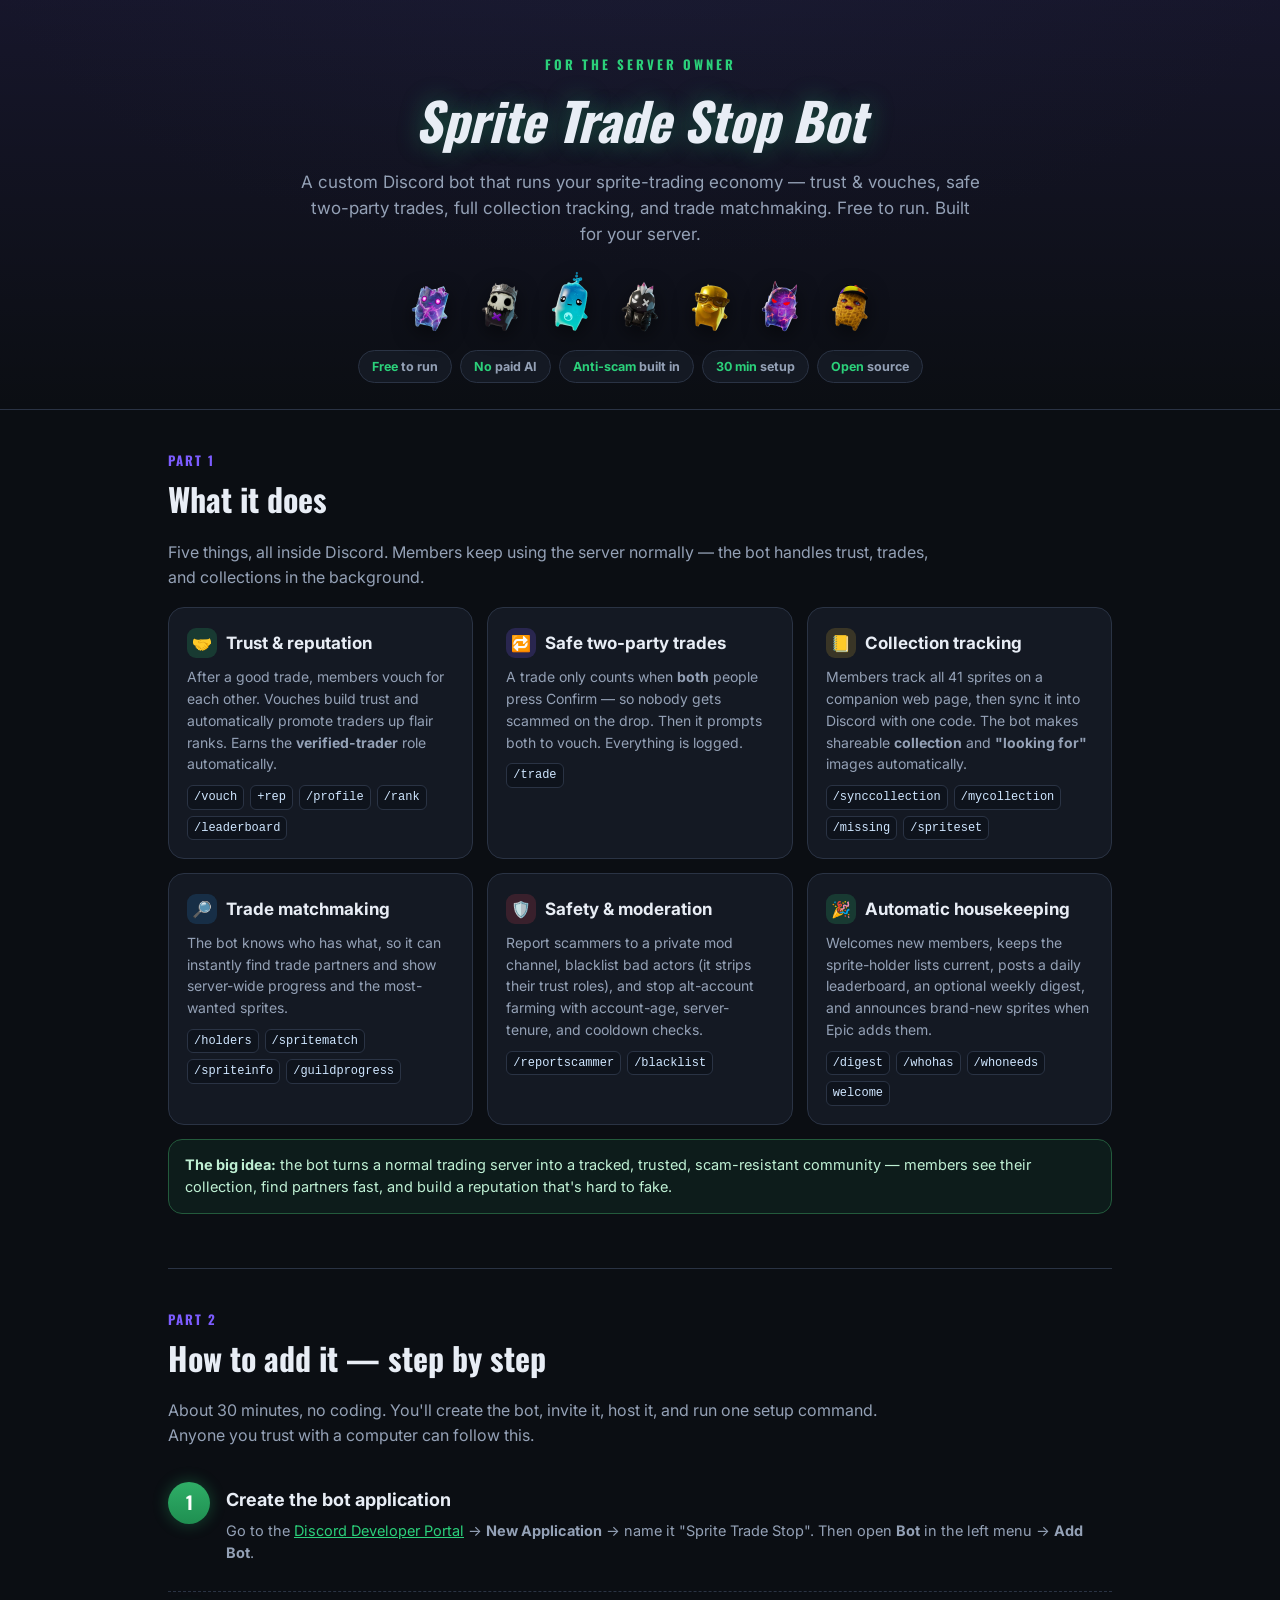
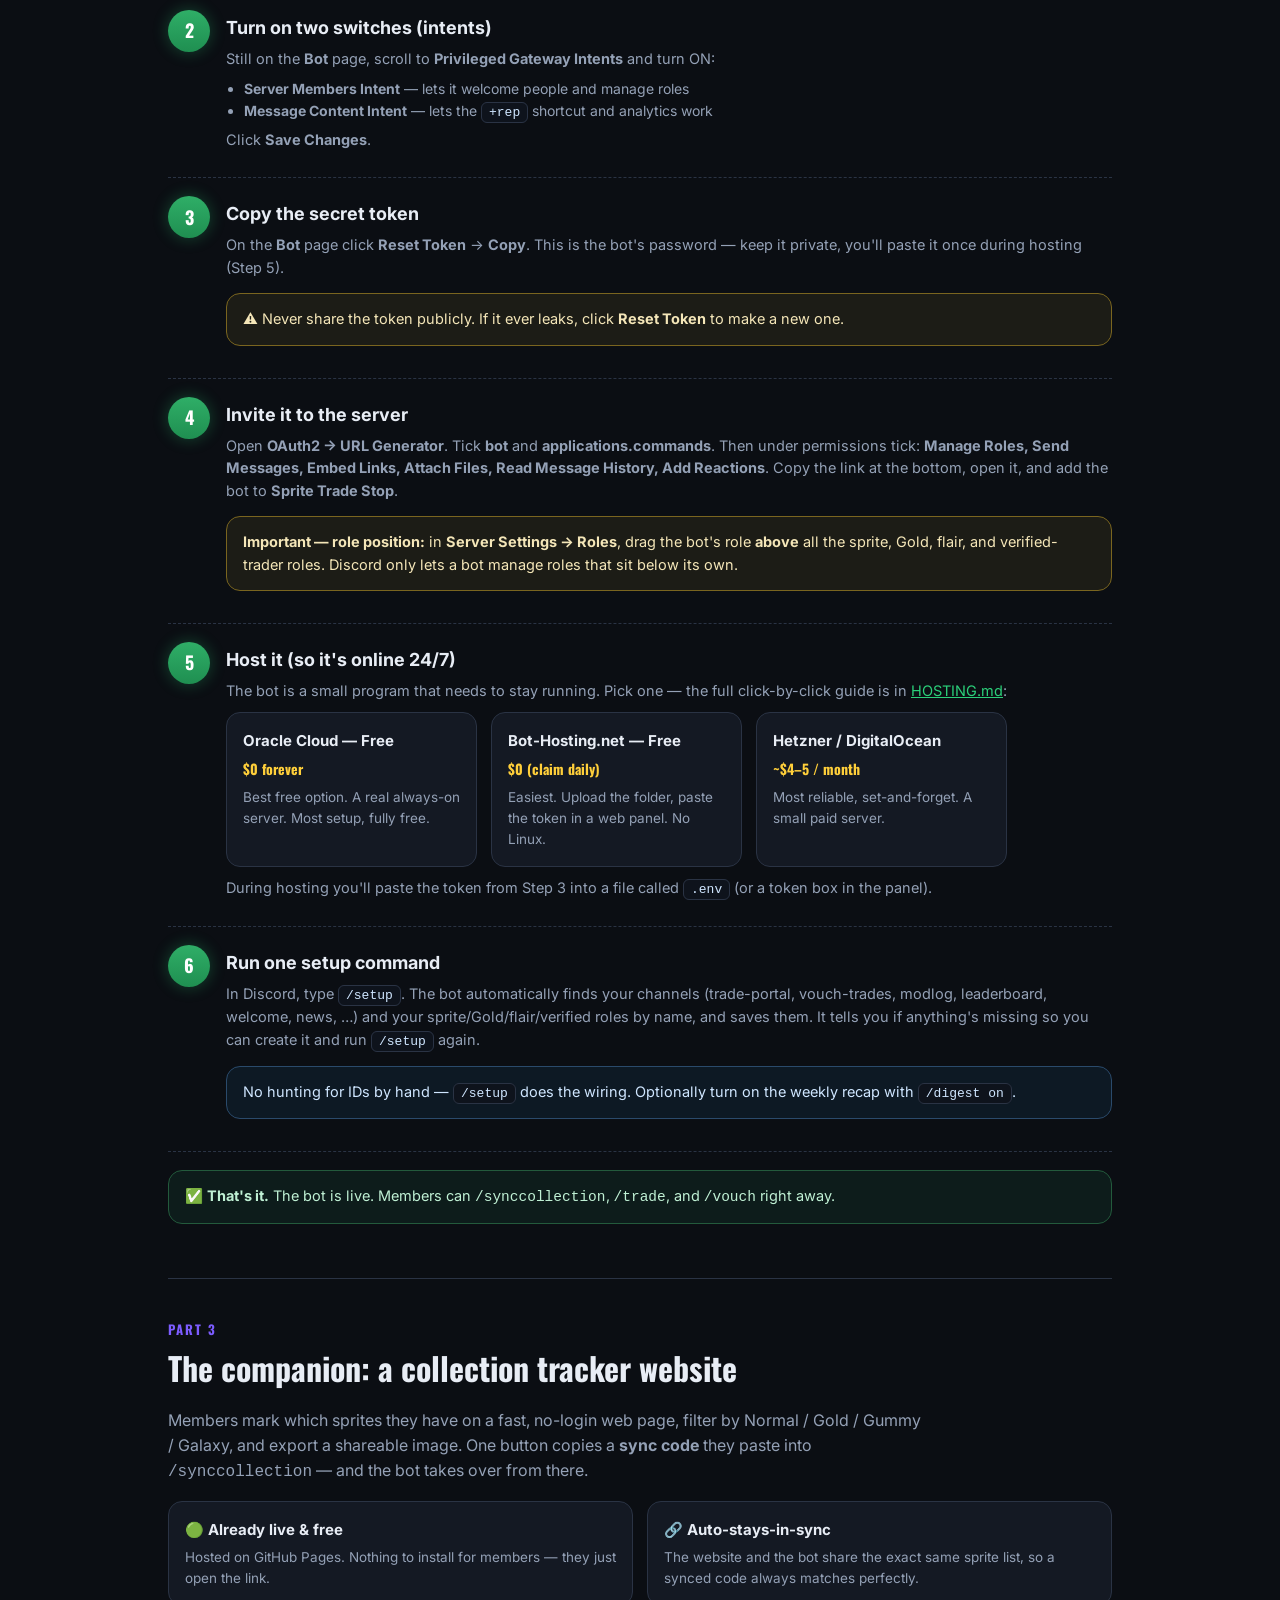
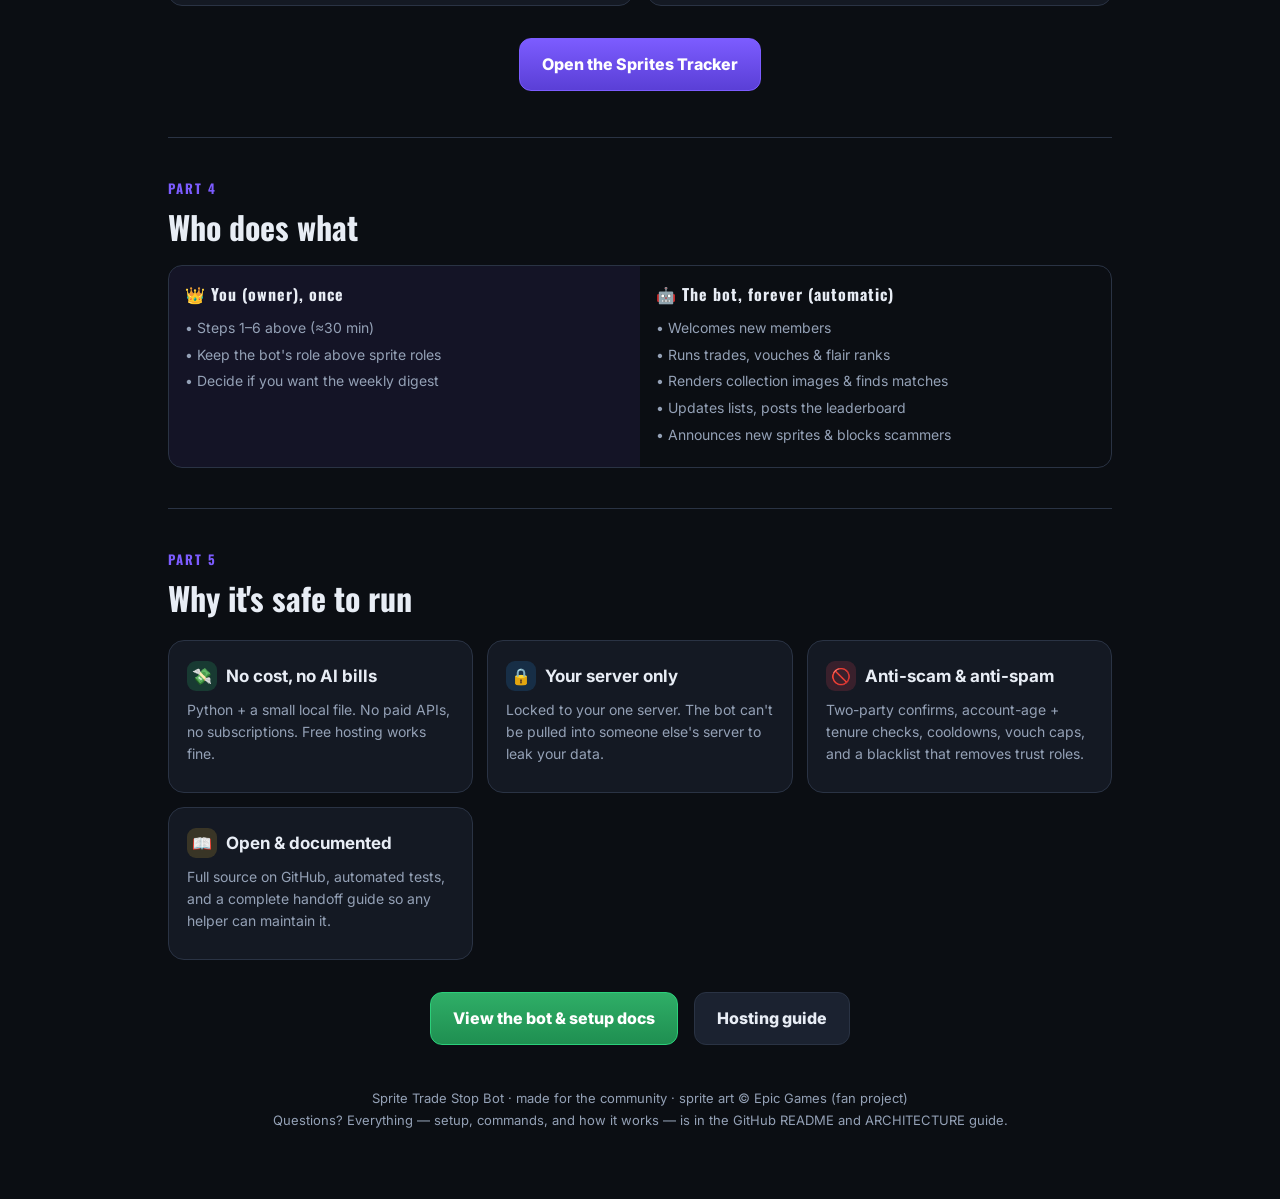
==== pitch/index.html @ 8a0a144a "Add owner walkthrough presentation (what it does + step-by-step setup)" ====
<!DOCTYPE html>
<html lang="en">
<head>
<meta charset="UTF-8" />
<meta name="viewport" content="width=device-width, initial-scale=1.0" />
<title>Sprite Trade Stop Bot — Owner Walkthrough</title>
<meta name="description" content="What the Sprite Trade Stop Discord bot does and how to add it to your server, step by step." />
<link rel="icon" href="../sprites/zeropoint_galaxy.png" />
<link rel="preconnect" href="https://fonts.googleapis.com" />
<link href="https://fonts.googleapis.com/css2?family=Oswald:wght@500;700;900&family=Inter:wght@400;600;800&display=swap" rel="stylesheet" />
<style>
:root{
  --bg:#0b0e13; --panel:#141923; --panel2:#1b2230; --line:#2a3344;
  --text:#e8edf5; --muted:#94a1b6; --green:#2bd07a; --gold:#ffcf3a;
  --purple:#7c5cff; --red:#ff4d5e; --blue:#2ea4ff;
}
*{box-sizing:border-box}
body{margin:0;background:radial-gradient(1100px 560px at 50% -8%,#18203040 0,var(--bg) 60%) fixed,var(--bg);
  color:var(--text);font-family:"Inter",system-ui,sans-serif;line-height:1.55;padding-bottom:60px}
.wrap{max-width:980px;margin:0 auto;padding:0 18px}
a{color:var(--green)}
.hero{text-align:center;padding:54px 18px 26px;border-bottom:1px solid var(--line);
  background:linear-gradient(180deg,rgba(124,92,255,.10),transparent)}
.kicker{font-family:"Oswald";font-weight:700;letter-spacing:3px;color:var(--green);font-size:13px}
h1{font-family:"Oswald";font-weight:900;font-style:italic;font-size:clamp(30px,6vw,52px);margin:6px 0 4px;
  text-shadow:0 0 24px rgba(43,208,122,.35)}
.sub{color:var(--muted);font-size:17px;max-width:680px;margin:8px auto 0}
.hero-sprites{display:flex;gap:6px;justify-content:center;margin:22px 0 4px;flex-wrap:wrap}
.hero-sprites img{width:64px;height:64px;object-fit:contain;filter:drop-shadow(0 6px 10px #0008)}
.badges{display:flex;gap:8px;justify-content:center;flex-wrap:wrap;margin-top:16px}
.badge{font-size:12.5px;font-weight:700;border:1px solid var(--line);background:var(--panel);
  border-radius:999px;padding:6px 13px;color:var(--muted)}
.badge b{color:var(--green)}
section{padding:40px 0 6px}
.eyebrow{font-family:"Oswald";letter-spacing:2px;color:var(--purple);font-weight:700;font-size:13px}
h2{font-family:"Oswald";font-weight:900;font-size:clamp(22px,4vw,32px);margin:4px 0 14px}
.lead{color:var(--muted);font-size:16px;max-width:760px}
.cards{display:grid;grid-template-columns:repeat(auto-fit,minmax(250px,1fr));gap:14px;margin-top:18px}
.card{background:var(--panel);border:1px solid var(--line);border-radius:16px;padding:18px}
.card h3{margin:2px 0 8px;font-size:17px;display:flex;align-items:center;gap:9px}
.card .ico{width:30px;height:30px;border-radius:9px;display:grid;place-items:center;font-size:16px;flex:none}
.card p{color:var(--muted);font-size:14px;margin:0 0 10px}
.card code{background:#0e131c;border:1px solid var(--line);border-radius:6px;padding:2px 6px;font-size:12.5px;color:#cfe6ff}
.cmds{display:flex;flex-wrap:wrap;gap:6px}
.cmds code{font-size:12px}
.g-green .ico{background:rgba(43,208,122,.18);color:var(--green)}
.g-purple .ico{background:rgba(124,92,255,.2);color:#b9a6ff}
.g-gold .ico{background:rgba(255,207,58,.16);color:var(--gold)}
.g-blue .ico{background:rgba(46,164,255,.16);color:var(--blue)}
.g-red .ico{background:rgba(255,77,94,.16);color:var(--red)}
/* steps */
.step{display:flex;gap:16px;padding:18px 0;border-bottom:1px dashed var(--line)}
.step:last-child{border-bottom:0}
.num{flex:none;width:42px;height:42px;border-radius:50%;display:grid;place-items:center;font-family:"Oswald";
  font-weight:900;font-size:18px;background:linear-gradient(180deg,#2fae67,#1f8f51);color:#fff;box-shadow:0 0 16px rgba(43,208,122,.3)}
.step h3{margin:4px 0 6px;font-size:18px}
.step p{margin:0 0 8px;color:var(--muted);font-size:14.5px}
.step ul{margin:6px 0;padding-left:18px;color:var(--muted);font-size:14px}
.step code{background:#0e131c;border:1px solid var(--line);border-radius:6px;padding:2px 7px;font-size:13px;color:#cfe6ff}
.callout{border-radius:14px;padding:14px 16px;margin:14px 0;font-size:14.5px;border:1px solid}
.callout.warn{background:rgba(255,207,58,.07);border-color:#7a651f;color:#f4e6b8}
.callout.info{background:rgba(46,164,255,.07);border-color:#2a4a6b;color:#cfe6ff}
.callout.tip{background:rgba(43,208,122,.07);border-color:#235a3c;color:#bff0d4}
.two{display:grid;grid-template-columns:1fr 1fr;gap:14px}
@media(max-width:680px){.two{grid-template-columns:1fr}}
.host{background:var(--panel);border:1px solid var(--line);border-radius:14px;padding:16px}
.host h4{margin:0 0 4px;font-size:15px}
.host .price{font-family:"Oswald";font-weight:700;font-size:14px;color:var(--gold)}
.host p{color:var(--muted);font-size:13.5px;margin:6px 0 0}
.split{display:grid;grid-template-columns:1fr 1fr;gap:0;border:1px solid var(--line);border-radius:14px;overflow:hidden;margin-top:14px}
@media(max-width:680px){.split{grid-template-columns:1fr}}
.split>div{padding:16px}
.split .you{background:rgba(124,92,255,.08)}
.split h4{margin:0 0 10px;font-family:"Oswald";letter-spacing:1px}
.split li{color:var(--muted);font-size:14px;margin:5px 0}
.cta{text-align:center;margin-top:26px}
.btn{display:inline-block;margin:6px;padding:13px 22px;border-radius:12px;font-weight:800;text-decoration:none;
  border:1px solid var(--line);color:var(--text);background:var(--panel2)}
.btn.primary{background:linear-gradient(180deg,#2fae67,#1f8f51);border-color:var(--green);color:#fff}
.btn.purple{background:linear-gradient(180deg,#7c5cff,#5a3fd6);border-color:var(--purple);color:#fff}
.foot{text-align:center;color:var(--muted);font-size:13px;margin-top:30px;line-height:1.7}
hr.div{border:0;border-top:1px solid var(--line);margin:34px 0 0}
</style>
</head>
<body>

<header class="hero">
  <div class="kicker">FOR THE SERVER OWNER</div>
  <h1>Sprite Trade Stop Bot</h1>
  <p class="sub">A custom Discord bot that runs your sprite-trading economy — trust &amp; vouches, safe two-party trades, full collection tracking, and trade matchmaking. Free to run. Built for your server.</p>
  <div class="hero-sprites">
    <img src="../sprites/zeropoint_galaxy.png" alt=""><img src="../sprites/king_basic.png" alt="">
    <img src="../sprites/water_basic.png" alt=""><img src="../sprites/punk_basic.png" alt="">
    <img src="../sprites/duck_gold.png" alt=""><img src="../sprites/demon_galaxy.png" alt="">
    <img src="../sprites/theburntpeanut_basic.png" alt="">
  </div>
  <div class="badges">
    <span class="badge"><b>Free</b> to run</span>
    <span class="badge"><b>No</b> paid AI</span>
    <span class="badge"><b>Anti-scam</b> built in</span>
    <span class="badge"><b>30 min</b> setup</span>
    <span class="badge"><b>Open</b> source</span>
  </div>
</header>

<div class="wrap">

<!-- WHAT IT DOES -->
<section>
  <div class="eyebrow">PART 1</div>
  <h2>What it does</h2>
  <p class="lead">Five things, all inside Discord. Members keep using the server normally — the bot handles trust, trades, and collections in the background.</p>

  <div class="cards">
    <div class="card g-green">
      <h3><span class="ico">🤝</span> Trust &amp; reputation</h3>
      <p>After a good trade, members vouch for each other. Vouches build trust and automatically promote traders up flair ranks. Earns the <b>verified-trader</b> role automatically.</p>
      <div class="cmds"><code>/vouch</code><code>+rep</code><code>/profile</code><code>/rank</code><code>/leaderboard</code></div>
    </div>

    <div class="card g-purple">
      <h3><span class="ico">🔁</span> Safe two-party trades</h3>
      <p>A trade only counts when <b>both</b> people press Confirm — so nobody gets scammed on the drop. Then it prompts both to vouch. Everything is logged.</p>
      <div class="cmds"><code>/trade</code></div>
    </div>

    <div class="card g-gold">
      <h3><span class="ico">📒</span> Collection tracking</h3>
      <p>Members track all 41 sprites on a companion web page, then sync it into Discord with one code. The bot makes shareable <b>collection</b> and <b>"looking for"</b> images automatically.</p>
      <div class="cmds"><code>/synccollection</code><code>/mycollection</code><code>/missing</code><code>/spriteset</code></div>
    </div>

    <div class="card g-blue">
      <h3><span class="ico">🔎</span> Trade matchmaking</h3>
      <p>The bot knows who has what, so it can instantly find trade partners and show server-wide progress and the most-wanted sprites.</p>
      <div class="cmds"><code>/holders</code><code>/spritematch</code><code>/spriteinfo</code><code>/guildprogress</code></div>
    </div>

    <div class="card g-red">
      <h3><span class="ico">🛡️</span> Safety &amp; moderation</h3>
      <p>Report scammers to a private mod channel, blacklist bad actors (it strips their trust roles), and stop alt-account farming with account-age, server-tenure, and cooldown checks.</p>
      <div class="cmds"><code>/reportscammer</code><code>/blacklist</code></div>
    </div>

    <div class="card g-green">
      <h3><span class="ico">🎉</span> Automatic housekeeping</h3>
      <p>Welcomes new members, keeps the sprite-holder lists current, posts a daily leaderboard, an optional weekly digest, and announces brand-new sprites when Epic adds them.</p>
      <div class="cmds"><code>/digest</code><code>/whohas</code><code>/whoneeds</code><code>welcome</code></div>
    </div>
  </div>

  <div class="callout tip"><b>The big idea:</b> the bot turns a normal trading server into a tracked, trusted, scam-resistant community — members see their collection, find partners fast, and build a reputation that's hard to fake.</div>
</section>

<hr class="div" />

<!-- HOW TO ADD IT -->
<section>
  <div class="eyebrow">PART 2</div>
  <h2>How to add it — step by step</h2>
  <p class="lead">About 30 minutes, no coding. You'll create the bot, invite it, host it, and run one setup command. Anyone you trust with a computer can follow this.</p>

  <div class="step">
    <div class="num">1</div>
    <div>
      <h3>Create the bot application</h3>
      <p>Go to the <a href="https://discord.com/developers/applications" target="_blank" rel="noopener">Discord Developer Portal</a> → <b>New Application</b> → name it "Sprite Trade Stop". Then open <b>Bot</b> in the left menu → <b>Add Bot</b>.</p>
    </div>
  </div>

  <div class="step">
    <div class="num">2</div>
    <div>
      <h3>Turn on two switches (intents)</h3>
      <p>Still on the <b>Bot</b> page, scroll to <b>Privileged Gateway Intents</b> and turn ON:</p>
      <ul>
        <li><b>Server Members Intent</b> — lets it welcome people and manage roles</li>
        <li><b>Message Content Intent</b> — lets the <code>+rep</code> shortcut and analytics work</li>
      </ul>
      <p>Click <b>Save Changes</b>.</p>
    </div>
  </div>

  <div class="step">
    <div class="num">3</div>
    <div>
      <h3>Copy the secret token</h3>
      <p>On the <b>Bot</b> page click <b>Reset Token</b> → <b>Copy</b>. This is the bot's password — keep it private, you'll paste it once during hosting (Step 5).</p>
      <div class="callout warn">⚠️ Never share the token publicly. If it ever leaks, click <b>Reset Token</b> to make a new one.</div>
    </div>
  </div>

  <div class="step">
    <div class="num">4</div>
    <div>
      <h3>Invite it to the server</h3>
      <p>Open <b>OAuth2 → URL Generator</b>. Tick <b>bot</b> and <b>applications.commands</b>. Then under permissions tick: <b>Manage Roles, Send Messages, Embed Links, Attach Files, Read Message History, Add Reactions</b>. Copy the link at the bottom, open it, and add the bot to <b>Sprite Trade Stop</b>.</p>
      <div class="callout warn"><b>Important — role position:</b> in <b>Server Settings → Roles</b>, drag the bot's role <b>above</b> all the sprite, Gold, flair, and verified-trader roles. Discord only lets a bot manage roles that sit below its own.</div>
    </div>
  </div>

  <div class="step">
    <div class="num">5</div>
    <div>
      <h3>Host it (so it's online 24/7)</h3>
      <p>The bot is a small program that needs to stay running. Pick one — the full click-by-click guide is in <a href="https://github.com/UltronCore/sprite-trade-stop/blob/main/HOSTING.md" target="_blank" rel="noopener">HOSTING.md</a>:</p>
      <div class="cards" style="margin-top:10px">
        <div class="host"><h4>Oracle Cloud — Free</h4><span class="price">$0 forever</span><p>Best free option. A real always-on server. Most setup, fully free.</p></div>
        <div class="host"><h4>Bot-Hosting.net — Free</h4><span class="price">$0 (claim daily)</span><p>Easiest. Upload the folder, paste the token in a web panel. No Linux.</p></div>
        <div class="host"><h4>Hetzner / DigitalOcean</h4><span class="price">~$4–5 / month</span><p>Most reliable, set-and-forget. A small paid server.</p></div>
      </div>
      <p style="margin-top:10px">During hosting you'll paste the token from Step 3 into a file called <code>.env</code> (or a token box in the panel).</p>
    </div>
  </div>

  <div class="step">
    <div class="num">6</div>
    <div>
      <h3>Run one setup command</h3>
      <p>In Discord, type <code>/setup</code>. The bot automatically finds your channels (trade-portal, vouch-trades, modlog, leaderboard, welcome, news, …) and your sprite/Gold/flair/verified roles by name, and saves them. It tells you if anything's missing so you can create it and run <code>/setup</code> again.</p>
      <div class="callout info">No hunting for IDs by hand — <code>/setup</code> does the wiring. Optionally turn on the weekly recap with <code>/digest on</code>.</div>
    </div>
  </div>

  <div class="callout tip" style="margin-top:18px">✅ <b>That's it.</b> The bot is live. Members can <code>/synccollection</code>, <code>/trade</code>, and <code>/vouch</code> right away.</div>
</section>

<hr class="div" />

<!-- WEB TRACKER -->
<section>
  <div class="eyebrow">PART 3</div>
  <h2>The companion: a collection tracker website</h2>
  <p class="lead">Members mark which sprites they have on a fast, no-login web page, filter by Normal / Gold / Gummy / Galaxy, and export a shareable image. One button copies a <b>sync code</b> they paste into <code>/synccollection</code> — and the bot takes over from there.</p>
  <div class="two" style="margin-top:14px">
    <div class="host"><h4>🟢 Already live &amp; free</h4><p>Hosted on GitHub Pages. Nothing to install for members — they just open the link.</p></div>
    <div class="host"><h4>🔗 Auto-stays-in-sync</h4><p>The website and the bot share the exact same sprite list, so a synced code always matches perfectly.</p></div>
  </div>
  <div class="cta">
    <a class="btn purple" href="https://ultroncore.github.io/sprite-tracker/" target="_blank" rel="noopener">Open the Sprites Tracker</a>
  </div>
</section>

<hr class="div" />

<!-- WHO DOES WHAT -->
<section>
  <div class="eyebrow">PART 4</div>
  <h2>Who does what</h2>
  <div class="split">
    <div class="you">
      <h4>👑 You (owner), once</h4>
      <ul style="list-style:none;padding:0;margin:0">
        <li>• Steps 1–6 above (≈30 min)</li>
        <li>• Keep the bot's role above sprite roles</li>
        <li>• Decide if you want the weekly digest</li>
      </ul>
    </div>
    <div>
      <h4>🤖 The bot, forever (automatic)</h4>
      <ul style="list-style:none;padding:0;margin:0">
        <li>• Welcomes new members</li>
        <li>• Runs trades, vouches &amp; flair ranks</li>
        <li>• Renders collection images &amp; finds matches</li>
        <li>• Updates lists, posts the leaderboard</li>
        <li>• Announces new sprites &amp; blocks scammers</li>
      </ul>
    </div>
  </div>
</section>

<hr class="div" />

<!-- TRUST -->
<section>
  <div class="eyebrow">PART 5</div>
  <h2>Why it's safe to run</h2>
  <div class="cards">
    <div class="card g-green"><h3><span class="ico">💸</span> No cost, no AI bills</h3><p>Python + a small local file. No paid APIs, no subscriptions. Free hosting works fine.</p></div>
    <div class="card g-blue"><h3><span class="ico">🔒</span> Your server only</h3><p>Locked to your one server. The bot can't be pulled into someone else's server to leak your data.</p></div>
    <div class="card g-red"><h3><span class="ico">🚫</span> Anti-scam &amp; anti-spam</h3><p>Two-party confirms, account-age + tenure checks, cooldowns, vouch caps, and a blacklist that removes trust roles.</p></div>
    <div class="card g-gold"><h3><span class="ico">📖</span> Open &amp; documented</h3><p>Full source on GitHub, automated tests, and a complete handoff guide so any helper can maintain it.</p></div>
  </div>
  <div class="cta">
    <a class="btn primary" href="https://github.com/UltronCore/sprite-trade-stop" target="_blank" rel="noopener">View the bot &amp; setup docs</a>
    <a class="btn" href="https://github.com/UltronCore/sprite-trade-stop/blob/main/HOSTING.md" target="_blank" rel="noopener">Hosting guide</a>
  </div>
</section>

<p class="foot">
  Sprite Trade Stop Bot · made for the community · sprite art © Epic Games (fan project)<br>
  Questions? Everything — setup, commands, and how it works — is in the GitHub README and ARCHITECTURE guide.
</p>

</div>
</body>
</html>
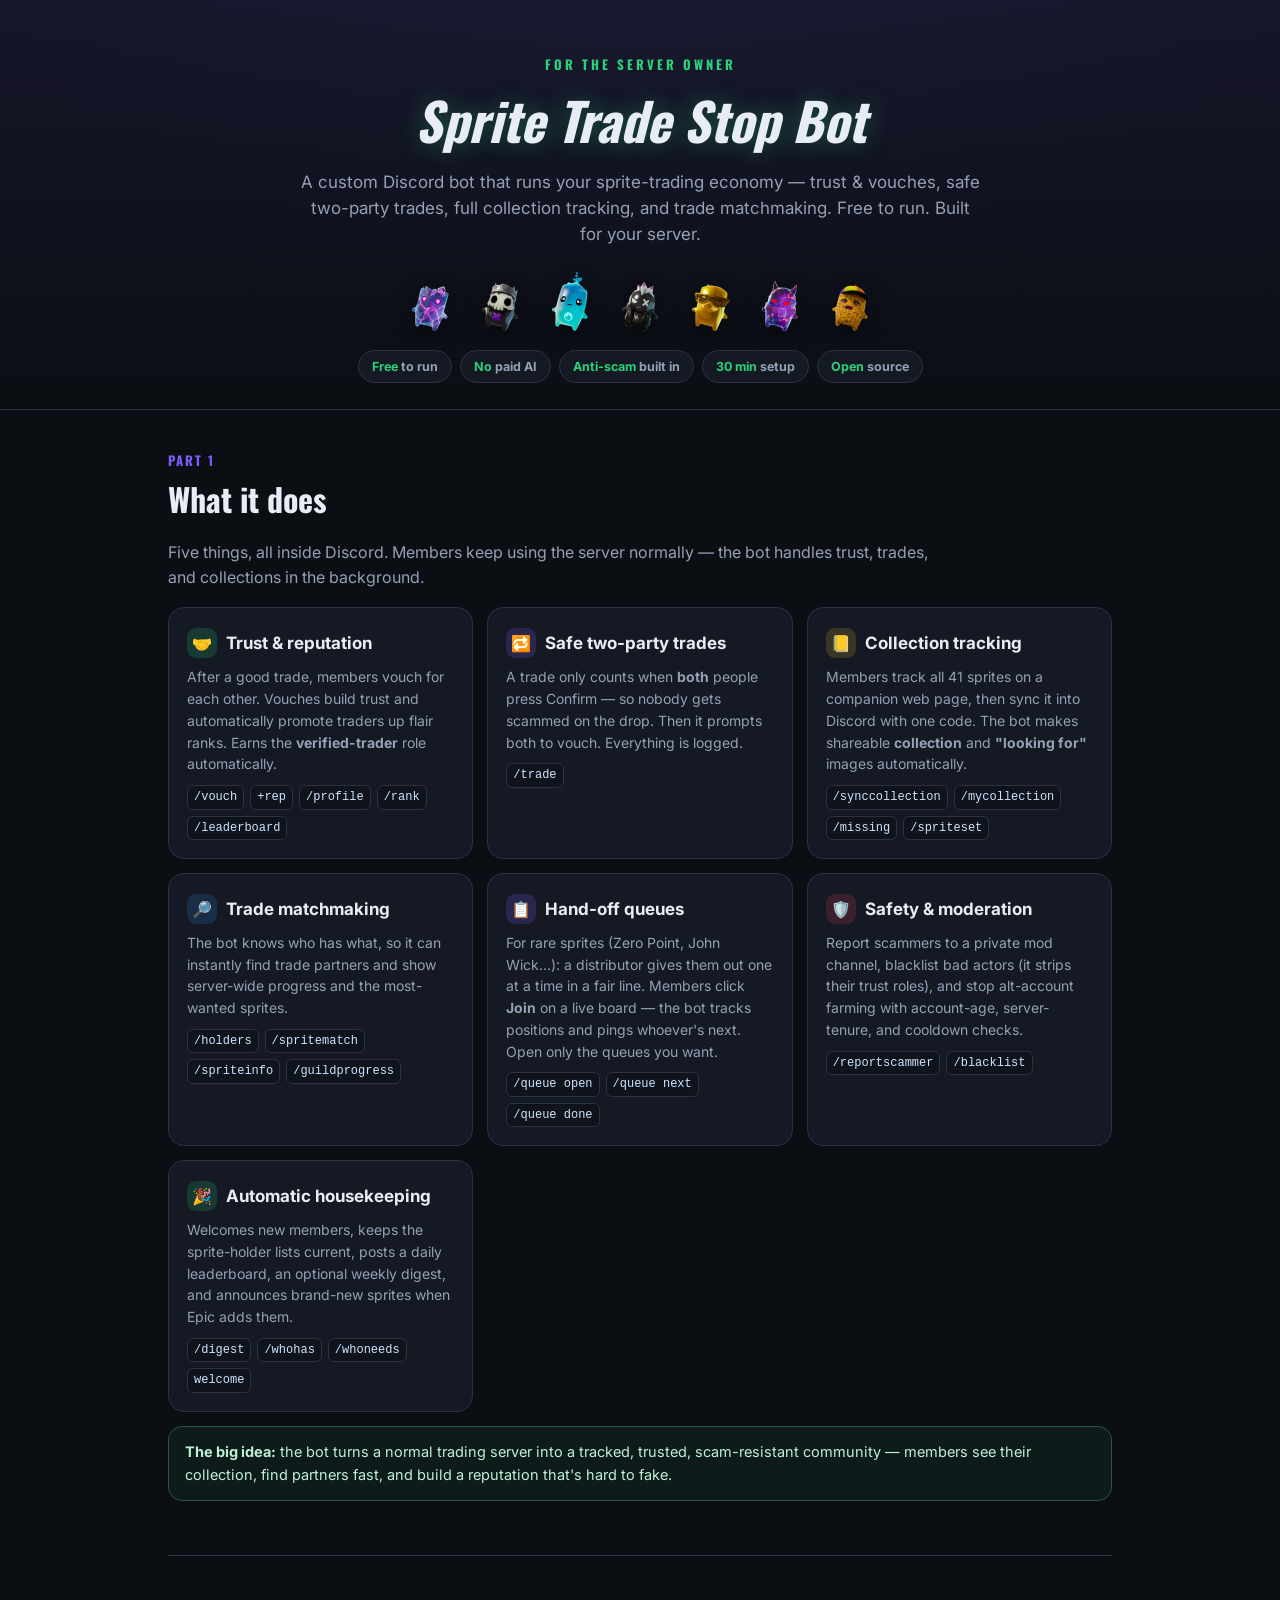
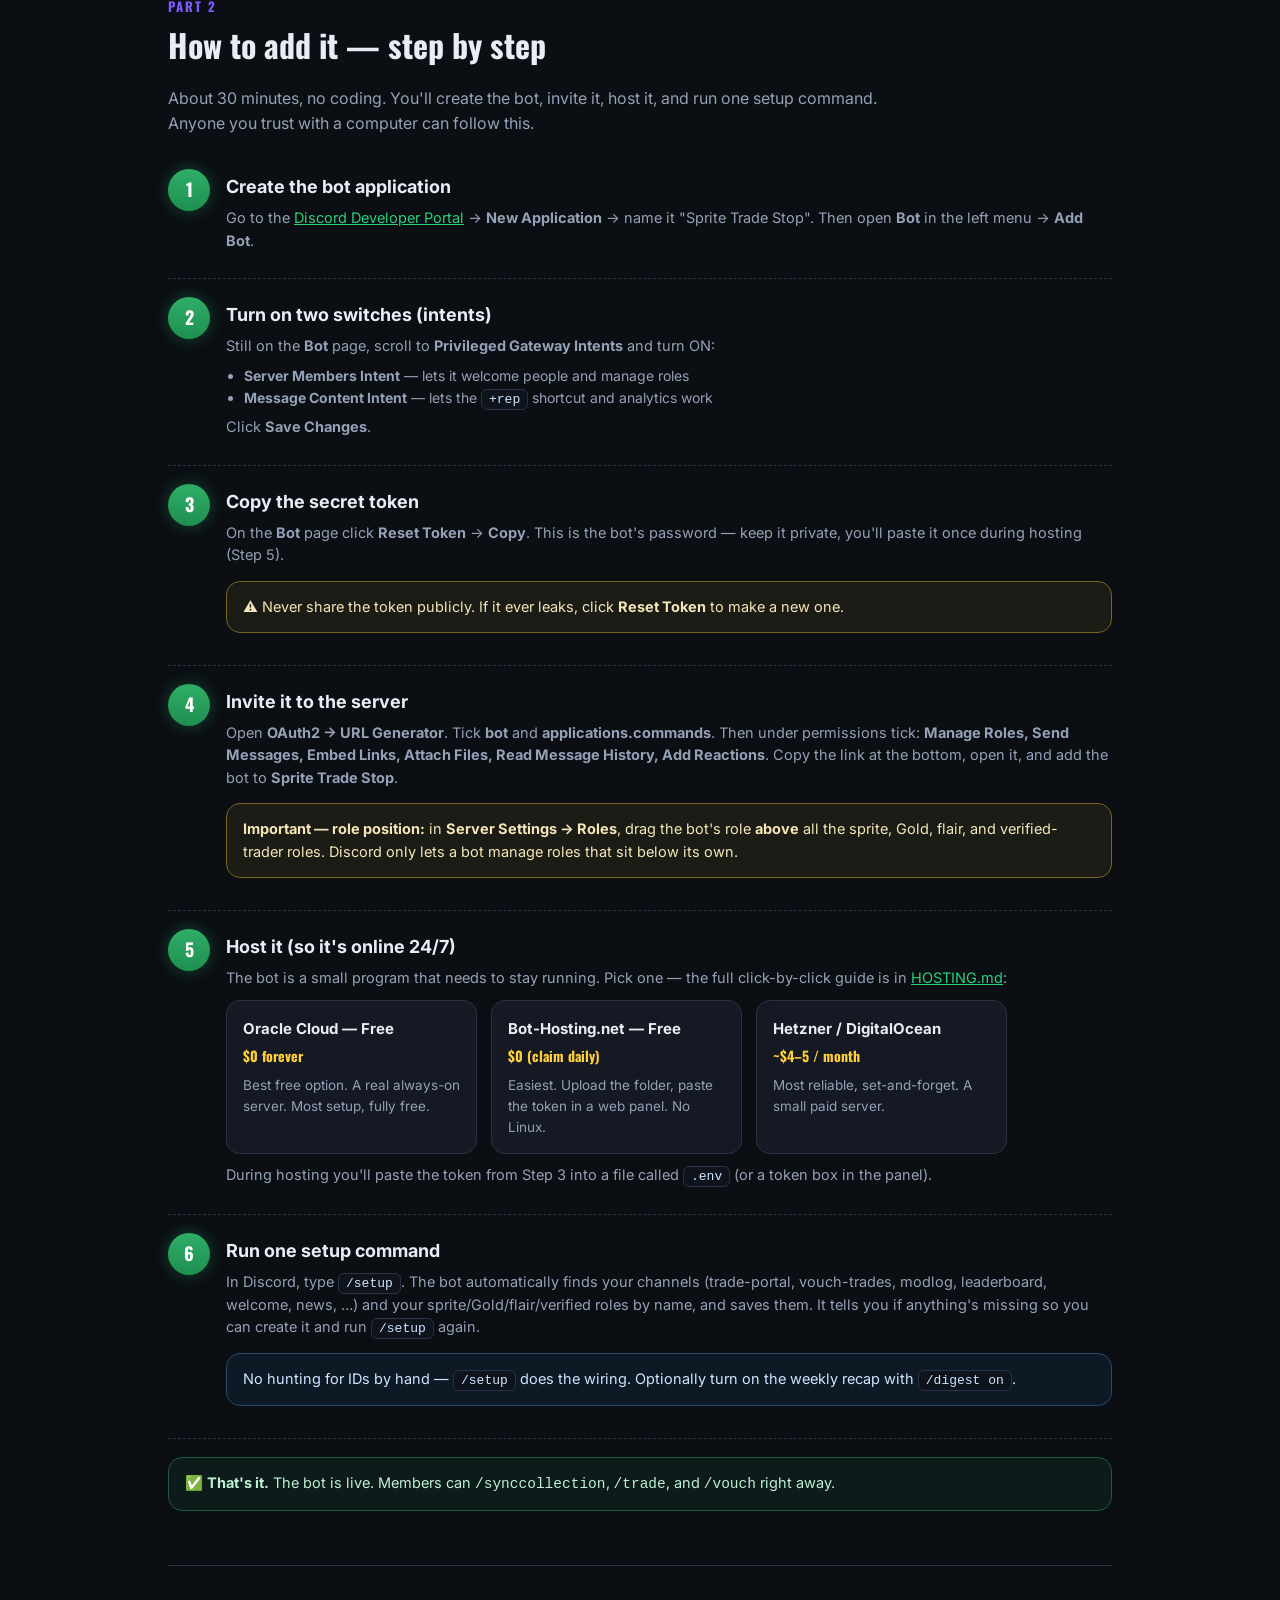
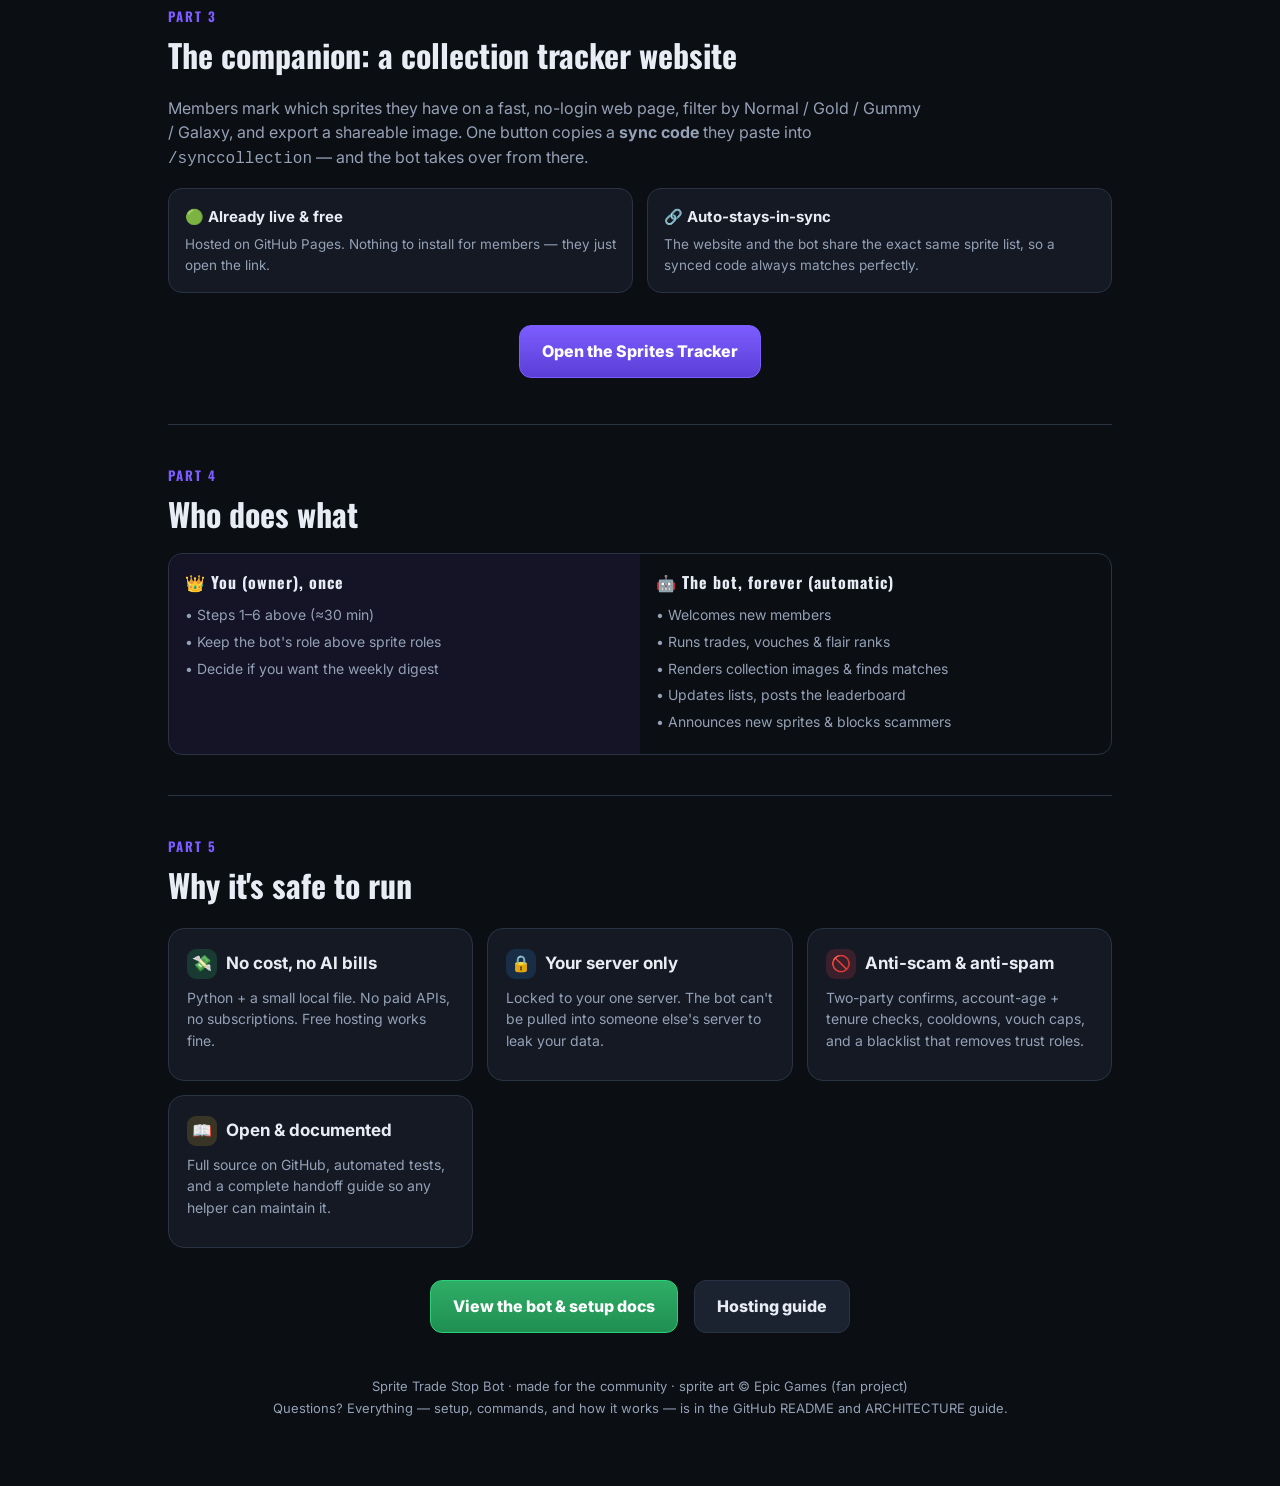
==== commit 9b6b679e: "pitch: add hand-off queues feature card" ====
--- a/pitch/index.html
+++ b/pitch/index.html
@@ -136,6 +136,12 @@
       <div class="cmds"><code>/holders</code><code>/spritematch</code><code>/spriteinfo</code><code>/guildprogress</code></div>
     </div>
 
+    <div class="card g-purple">
+      <h3><span class="ico">📋</span> Hand-off queues</h3>
+      <p>For rare sprites (Zero Point, John Wick…): a distributor gives them out one at a time in a fair line. Members click <b>Join</b> on a live board — the bot tracks positions and pings whoever's next. Open only the queues you want.</p>
+      <div class="cmds"><code>/queue open</code><code>/queue next</code><code>/queue done</code></div>
+    </div>
+
     <div class="card g-red">
       <h3><span class="ico">🛡️</span> Safety &amp; moderation</h3>
       <p>Report scammers to a private mod channel, blacklist bad actors (it strips their trust roles), and stop alt-account farming with account-age, server-tenure, and cooldown checks.</p>
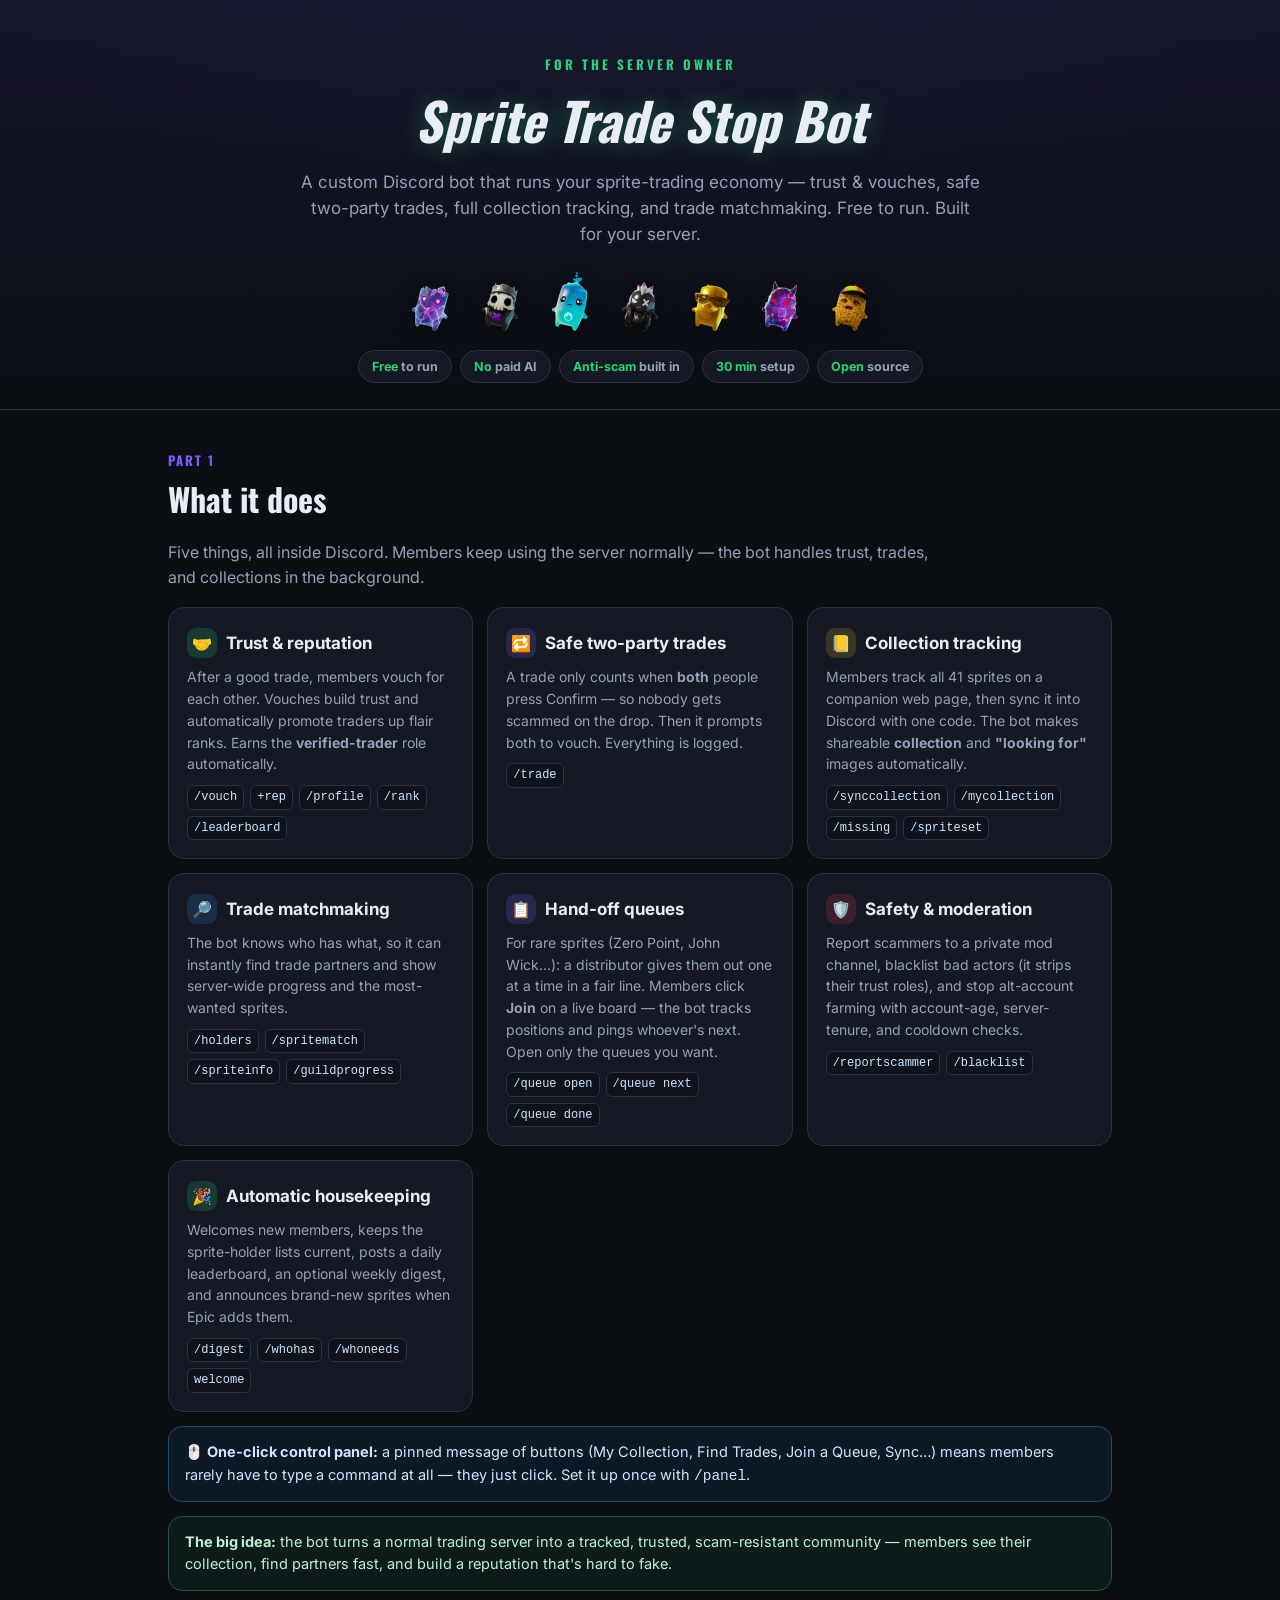
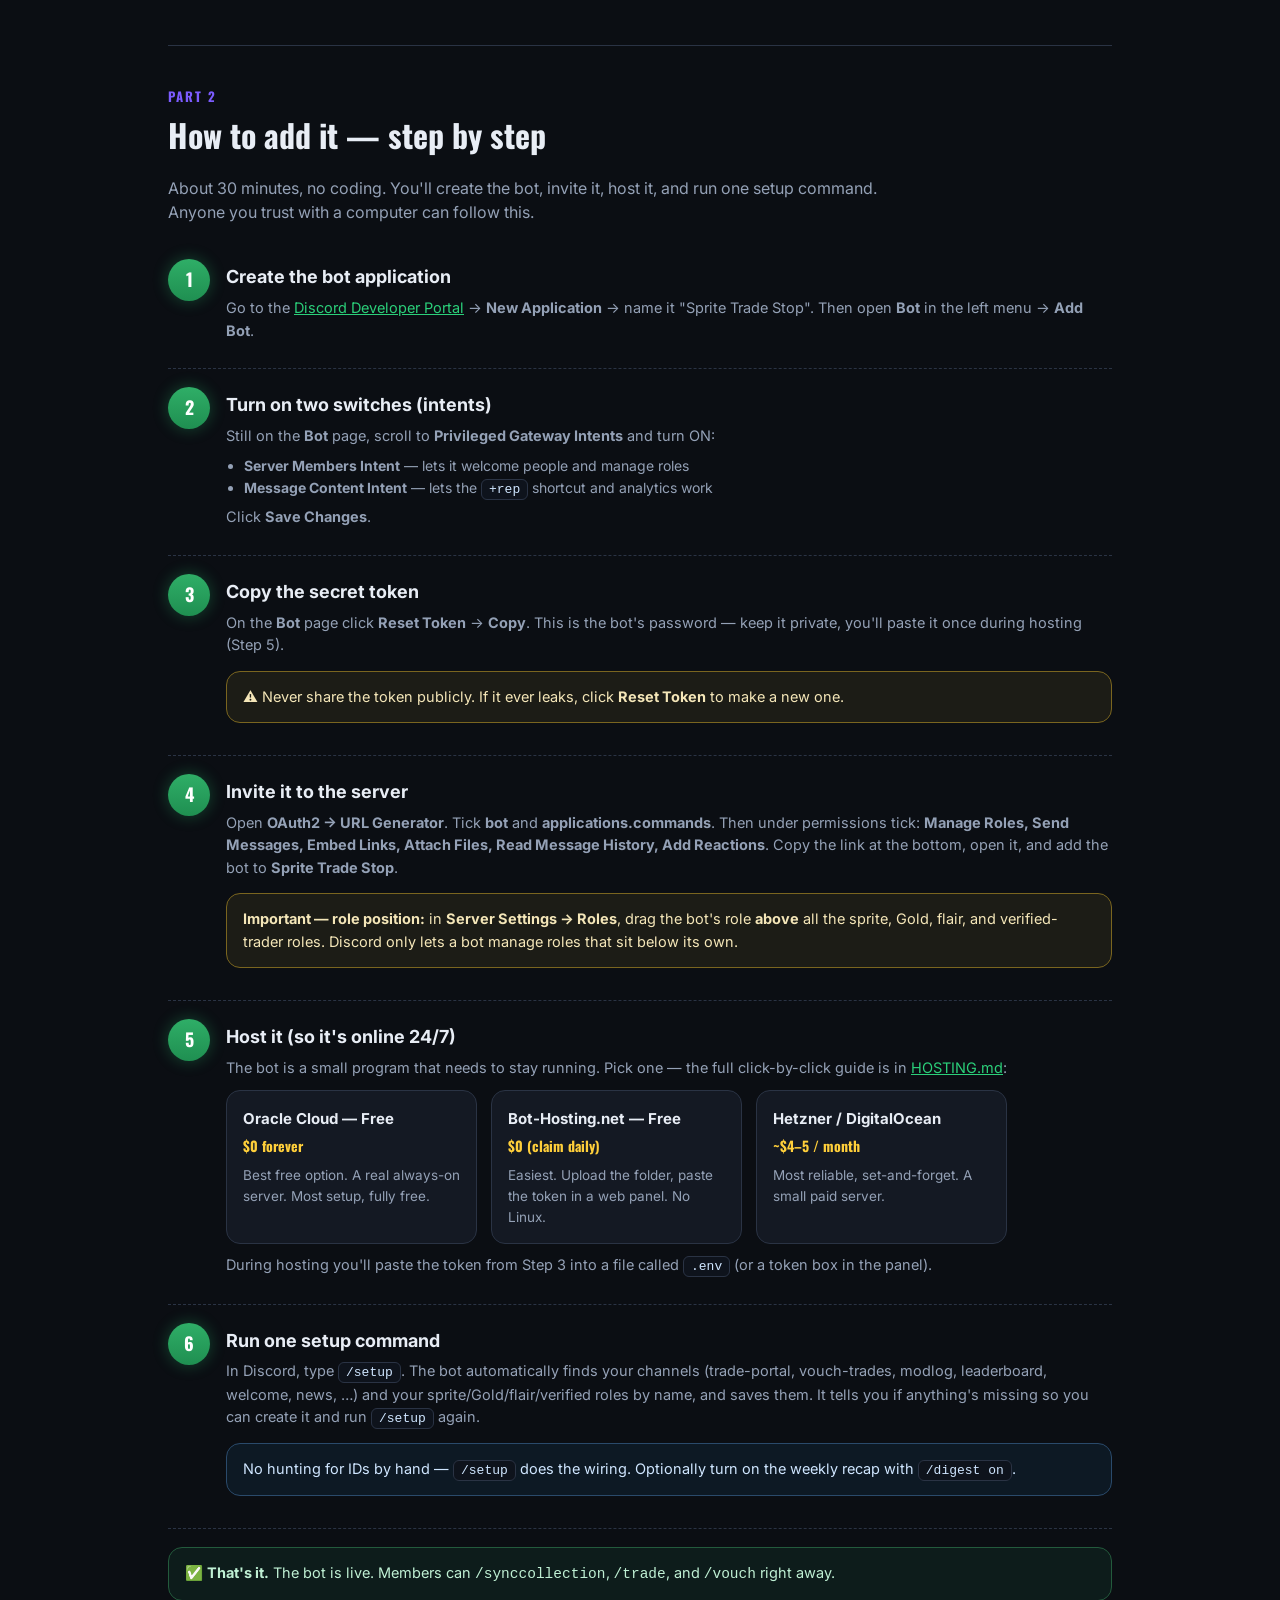
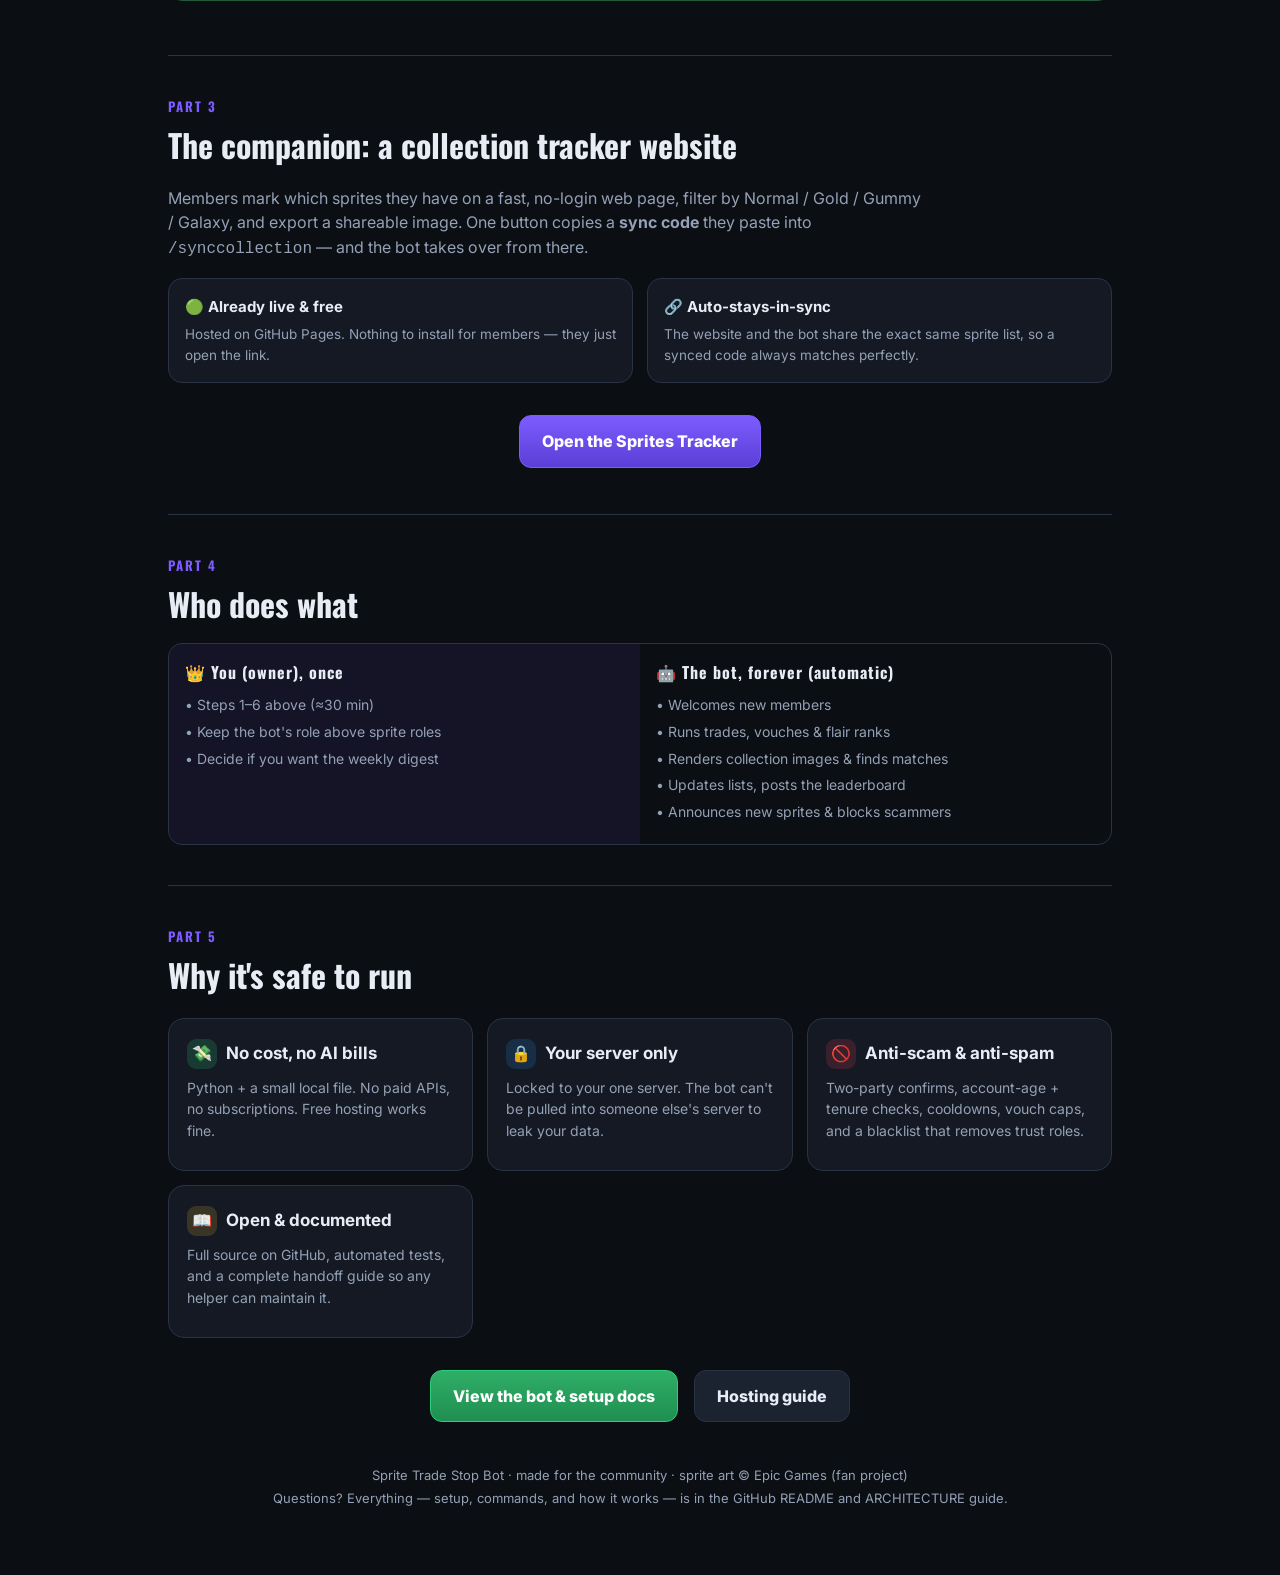
==== commit 70d959a8: "pitch: mention one-click control panel" ====
--- a/pitch/index.html
+++ b/pitch/index.html
@@ -155,6 +155,8 @@
     </div>
   </div>
 
+  <div class="callout info">🖱️ <b>One-click control panel:</b> a pinned message of buttons (My Collection, Find Trades, Join a Queue, Sync…) means members rarely have to type a command at all — they just click. Set it up once with <code>/panel</code>.</div>
+
   <div class="callout tip"><b>The big idea:</b> the bot turns a normal trading server into a tracked, trusted, scam-resistant community — members see their collection, find partners fast, and build a reputation that's hard to fake.</div>
 </section>
 
